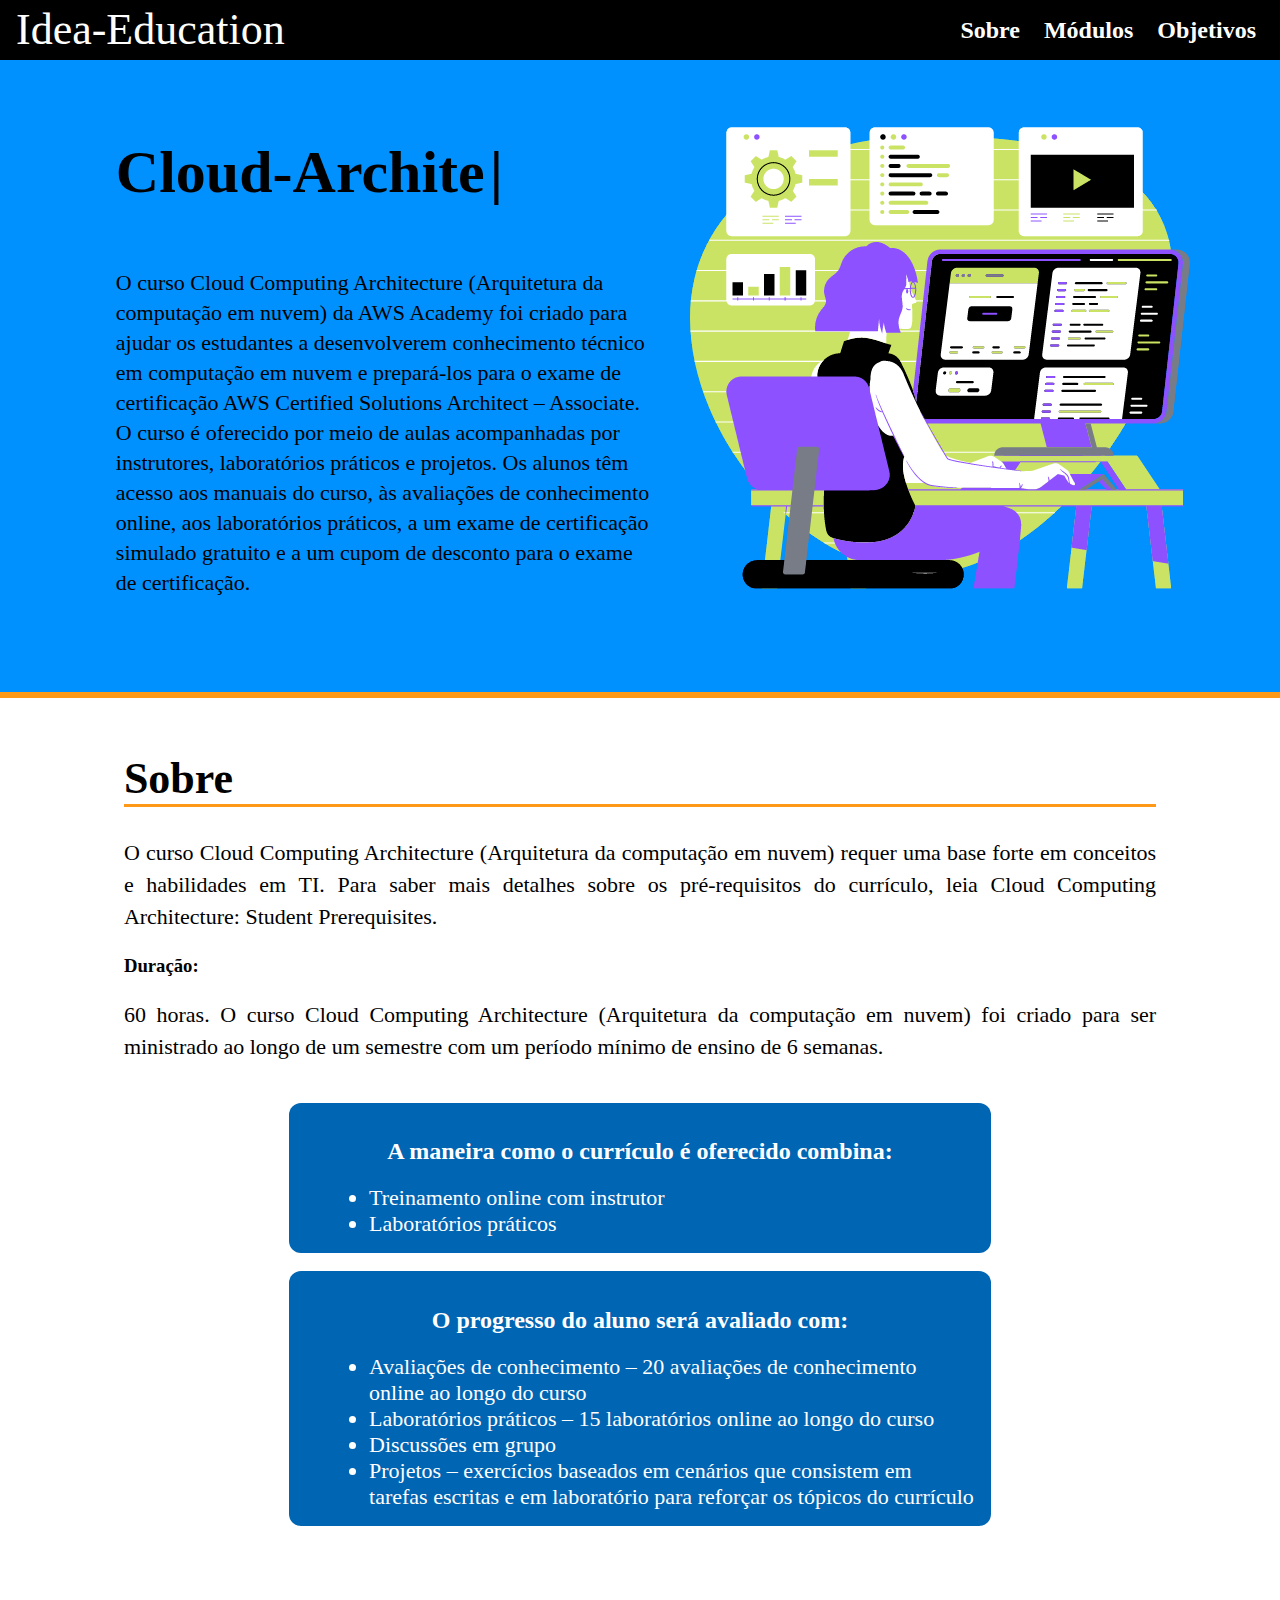
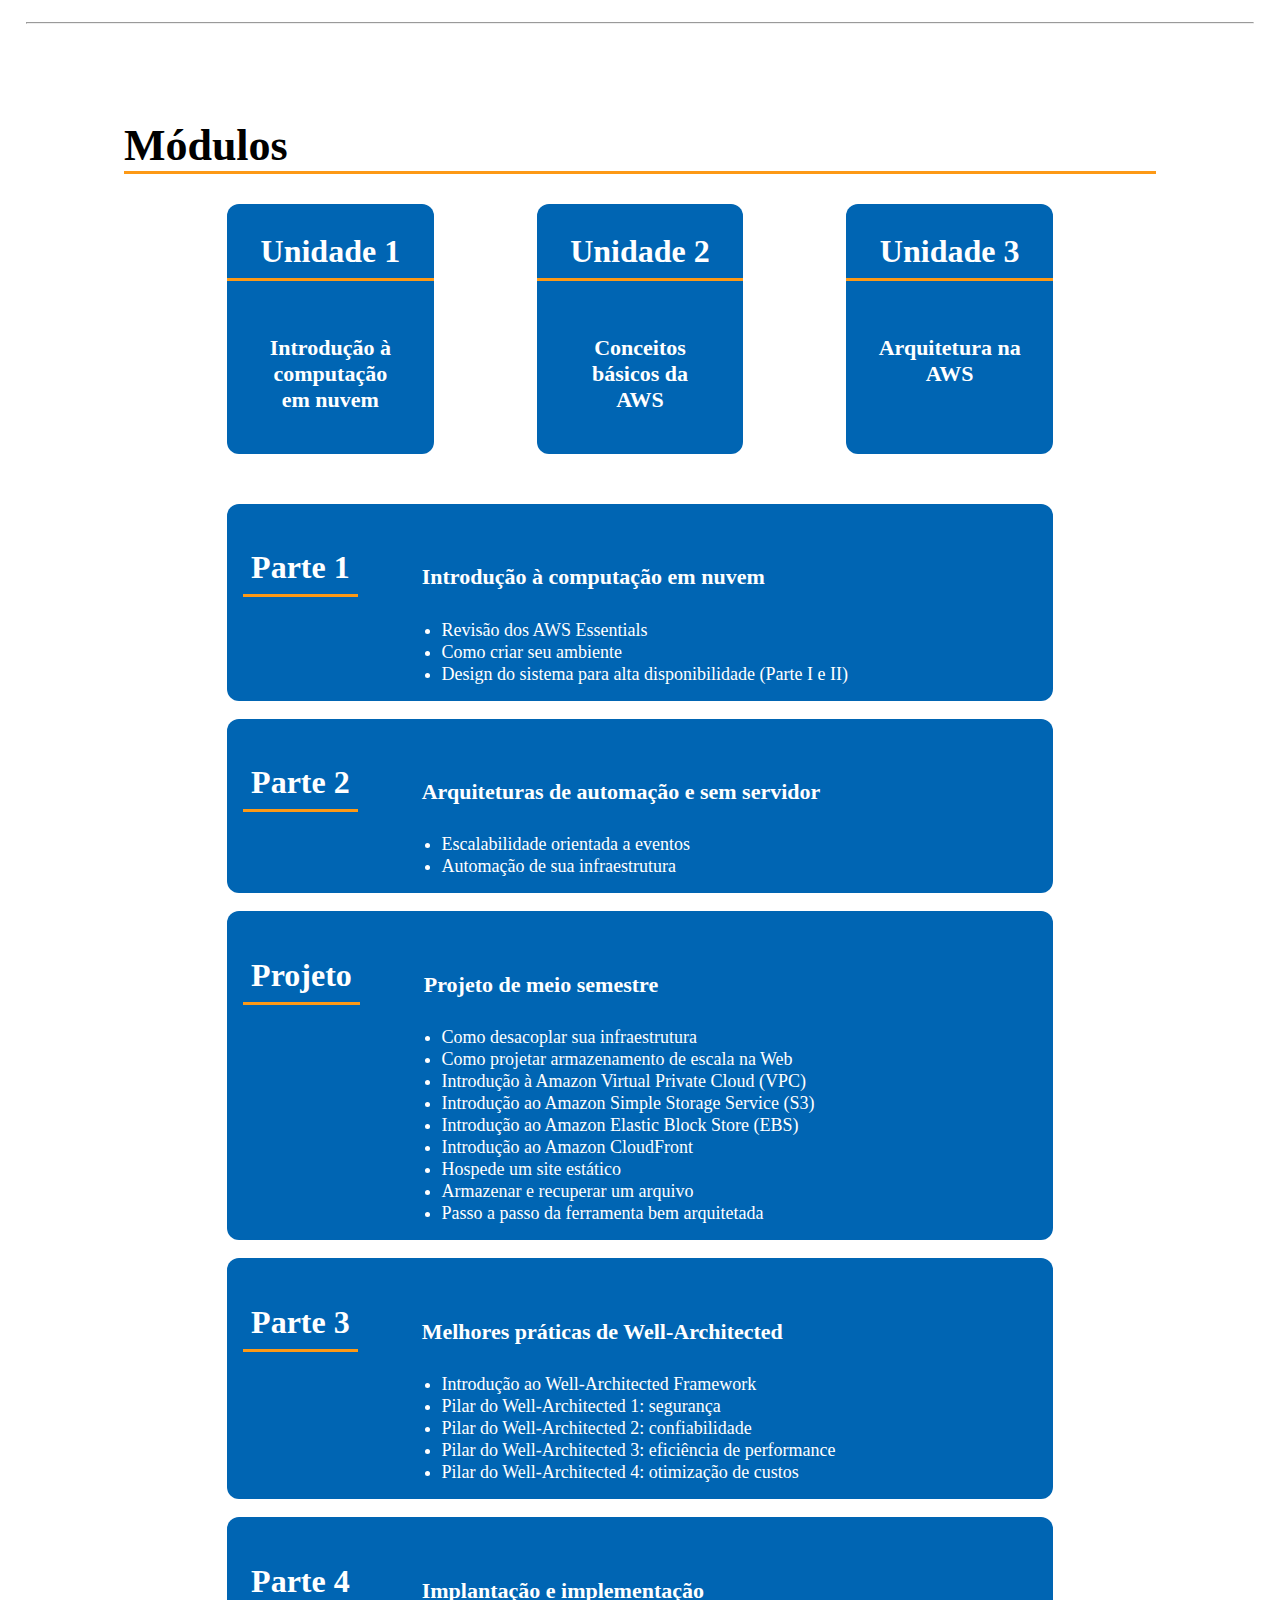
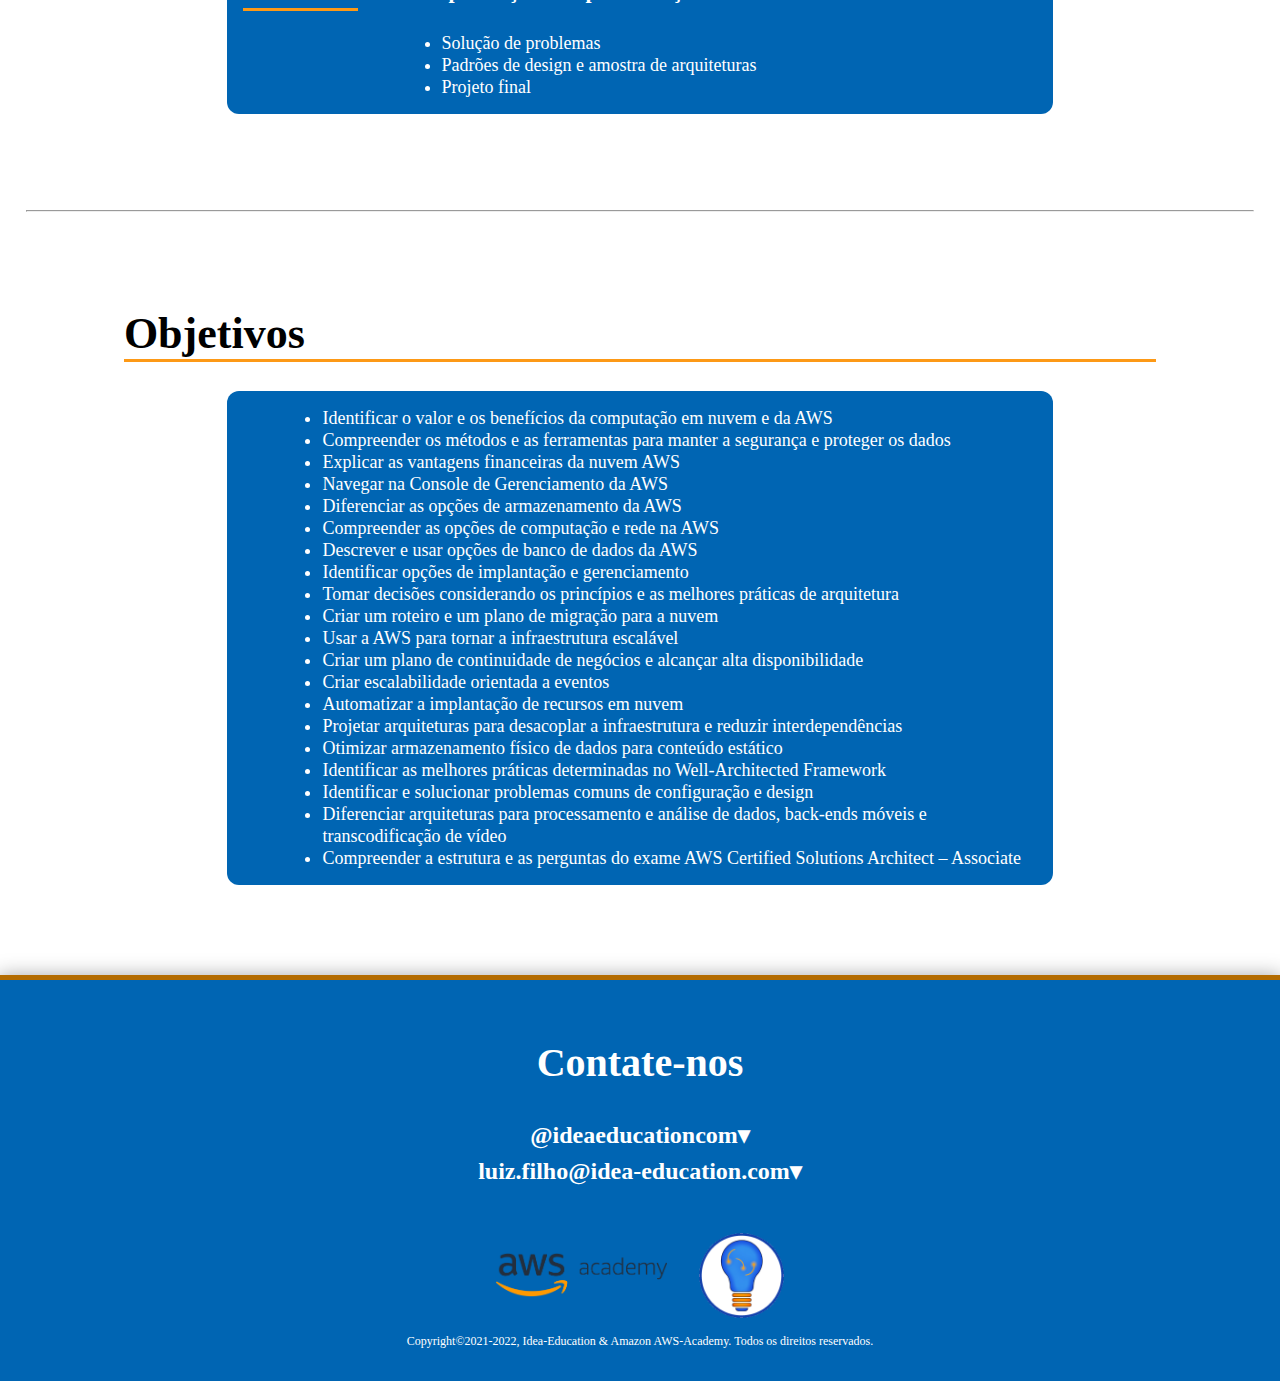
==== components/cloud-architecture.html @ c6086400 "NEW  29/04/2022 16:08" ====
<!DOCTYPE html>
<html lang="en">
<head>
    <meta charset="UTF-8">
    <meta http-equiv="X-UA-Compatible" content="IE=edge">
    <meta name="viewport" content="width=device-width, initial-scale=1.0">
    <link rel="icon" href="../assets/idea/logo2.png">
    <link rel="stylesheet" href="https://fonts.googleapis.com/css?family=Trirong">
    <link rel="stylesheet" href="https://fonts.googleapis.com/css?family=Trirong&effect=neon|outline|emboss|shadow-multiple">
    <link rel="stylesheet" href="../css/ca-style.css">
    <link rel="stylesheet" href="../css/slide.css">
    <link rel="stylesheet" href="../css/title.css">
    <link rel="stylesheet" href="../css/ca-content.css">
    <title>Idea-Education - Cloud Architecture</title>
</head>
<body>
    <header id="header">
        <a href="../index.html" id="logo" class="font-effect-shadow-multiple">Idea-Education</a>
        <nav class="menu" id="nav">
            <button aria-label="Abrir Menu" id="btn-mobile" aria-haspopup="true" aria-controls="menu" aria-expanded="false">
                <span id="btn"></span>
            </button>
            <ul id="menu" role="menu">
                <li><a href="#sobre">Sobre</a></li>
                <li><a href="#modulos">Módulos</a></li>
                <li><a href="#objetivos">Objetivos</a></li>
            </ul>
        </nav>
    </header>

    <div class="banner">
        <div>
            <p class="title">Cloud-Architecture</p>
            <small>O curso Cloud Computing Architecture (Arquitetura da computação em nuvem) da AWS Academy foi criado para ajudar os estudantes a desenvolverem conhecimento técnico em computação em nuvem e prepará-los para o exame de certificação AWS Certified Solutions Architect – Associate. O curso é oferecido por meio de aulas acompanhadas por instrutores, laboratórios práticos e projetos. Os alunos têm acesso aos manuais do curso, às avaliações de conhecimento online, aos laboratórios práticos, a um exame de certificação simulado gratuito e a um cupom de desconto para o exame de certificação.</small>
        </div>
        <div class="head-img">
            <img src="../assets/img/asset-03.png" alt="">
        </div>
    </div>

    <!--<div data-iframe-width="150" data-iframe-height="270" data-share-badge-id="53642e7d-b57f-404a-baed-65362f29f330" data-share-badge-host="https://www.credly.com"></div>
    <script type="text/javascript" async src="//cdn.credly.com/assets/utilities/embed.js"></script>

    <a href="https://www.credly.com/badges/53642e7d-b57f-404a-baed-65362f29f330/public_url"></a>-->
   
    <div class="container">

        <section id="sobre">
            <div class="sec1">
                <h1>Sobre</h1>
                <p>O curso Cloud Computing Architecture (Arquitetura da computação em nuvem) requer uma base forte em conceitos e habilidades em TI. Para saber mais detalhes sobre os pré-requisitos do currículo, leia Cloud Computing Architecture: Student Prerequisites.</p>
                <h3>Duração:</h3>
                <p>60 horas. O curso Cloud Computing Architecture (Arquitetura da computação em nuvem) foi criado para ser ministrado ao longo de um semestre com um período mínimo de ensino de 6 semanas.</p>
                    <br>
                <div class="sub-sec">
                    <h2>A maneira como o currículo é oferecido combina:</h2>
                    <ul>
                        <li>Treinamento online com instrutor</li>
                        <li>Laboratórios práticos</li>
                    </ul>
                </div>
                <br>
                <div class="sub-sec">
                    <h2>O progresso do aluno será avaliado com:</h2>
                    <ul>
                        <li>Avaliações de conhecimento – 20 avaliações de conhecimento online ao longo do curso</li>
                        <li>Laboratórios práticos – 15 laboratórios online ao longo do curso</li>
                        <li>Discussões em grupo</li>
                        <li>Projetos – exercícios baseados em cenários que consistem em tarefas escritas e em laboratório para reforçar os tópicos do currículo</li>
                    </ul>
                </div>
            </div>
        </section>

        <hr>

        <section id="modulos">
            <h1 class="modulos">Módulos</h1>
            <div class="flex-row">
                <div>
                    <h1>Unidade 1</h1>
                    <p>Introdução à computação em nuvem</p>
                </div>
                <div>
                    <h1>Unidade 2</h1>
                    <p>Conceitos básicos da AWS</p>
                </div>
                <div>
                    <h1>Unidade 3</h1>
                    <p>Arquitetura na AWS</p>
                </div>
            </div>
            <br>
            <div class="sec1">
                <div class="flex">
                    <div class="sub-part">
                        <div>
                            <h1>Parte 1</h1>
                            <h2>Introdução à computação em nuvem</h2>
                        </div>
                        <div>
                            <ul>
                                <li>Revisão dos AWS Essentials</li>
                                <li>Como criar seu ambiente</li>
                                <li>Design do sistema para alta disponibilidade (Parte I e II)</li>
                            </ul>
                        </div>
                    </div>
                    <br>
                    <div class="sub-part">
                        <div>
                            <h1>Parte 2</h1>
                            <h2>Arquiteturas de automação e sem servidor</h2>
                        </div>
                        <div>
                            <ul>
                                <li>Escalabilidade orientada a eventos</li>
                                <li>Automação de sua infraestrutura</li>
                            </ul>
                        </div>
                    </div>
                    <br>
                    <div class="sub-part">
                        <div>
                            <h1>Projeto</h1>
                            <h2>Projeto de meio semestre</h2>
                        </div>
                        <div>
                            <ul>
                                <li>Como desacoplar sua infraestrutura</li>
                                <li>Como projetar armazenamento de escala na Web</li>
                                <li>Introdução à Amazon Virtual Private Cloud (VPC)</li>
                                <li>Introdução ao Amazon Simple Storage Service (S3)</li>
                                <li>Introdução ao Amazon Elastic Block Store (EBS)</li>
                                <li>Introdução ao Amazon CloudFront</li>
                                <li>Hospede um site estático</li>
                                <li>Armazenar e recuperar um arquivo</li>
                                <li>Passo a passo da ferramenta bem arquitetada</li>
                            </ul>
                        </div>
                    </div>
                    <br>
                    <div class="sub-part">
                        <div>
                            <h1>Parte 3</h1>
                            <h2>Melhores práticas de Well-Architected</h2>
                        </div>
                        <div>
                            <ul>
                                <li>Introdução ao Well-Architected Framework</li>
                                <li>Pilar do Well-Architected 1: segurança</li>
                                <li>Pilar do Well-Architected 2: confiabilidade</li>
                                <li>Pilar do Well-Architected 3: eficiência de performance</li>
                                <li>Pilar do Well-Architected 4: otimização de custos</li>
                            </ul>
                        </div>
                    </div>
                    <br>
                    <div class="sub-part">
                        <div>
                            <h1>Parte 4</h1>
                            <h2>Implantação e implementação</h2>
                        </div>
                        <div>
                            <ul>
                                <li>Solução de problemas</li>
                                <li>Padrões de design e amostra de arquiteturas</li>
                                <li>Projeto final</li>
                            </ul>
                        </div>
                    </div>
                </div>
            </div>
        </section>

        <hr>

        <section id="objetivos">
            <div class="sec1">
                <h1>Objetivos</h1>
                    <div class="sub-part">
                        <div></div>
                        <div class="obj">
                            <ul>
                                <li>Identificar o valor e os benefícios da computação em nuvem e da AWS</li>
                                <li>Compreender os métodos e as ferramentas para manter a segurança e proteger os dados</li>
                                <li>Explicar as vantagens financeiras da nuvem AWS</li>
                                <li>Navegar na Console de Gerenciamento da AWS</li>
                                <li>Diferenciar as opções de armazenamento da AWS</li>
                                <li>Compreender as opções de computação e rede na AWS</li>
                                <li>Descrever e usar opções de banco de dados da AWS</li>
                                <li>Identificar opções de implantação e gerenciamento</li>
                                <li>Tomar decisões considerando os princípios e as melhores práticas de arquitetura</li>
                                <li>Criar um roteiro e um plano de migração para a nuvem</li>
                                <li>Usar a AWS para tornar a infraestrutura escalável</li>
                                <li>Criar um plano de continuidade de negócios e alcançar alta disponibilidade</li>
                                <li>Criar escalabilidade orientada a eventos</li>
                                <li>Automatizar a implantação de recursos em nuvem</li>
                                <li>Projetar arquiteturas para desacoplar a infraestrutura e reduzir interdependências</li>
                                <li>Otimizar armazenamento físico de dados para conteúdo estático</li>
                                <li>Identificar as melhores práticas determinadas no Well-Architected Framework</li>
                                <li>Identificar e solucionar problemas comuns de configuração e design</li>
                                <li>Diferenciar arquiteturas para processamento e análise de dados, back-ends móveis e transcodificação de vídeo</li>
                                <li>Compreender a estrutura e as perguntas do exame AWS Certified Solutions Architect – Associate</li>
                            </ul>
                        </div>
                    </div>
                </div>
            </div>
        </section>

    </div>

    <footer>
        <div class="footer">
            <div class="ft-content">
                <h1>Contate-nos</h1>
            </div>
            <a href="https://instagram.com/ideaeducationcom?utm_medium=copy_link">@ideaeducationcom&#9662</a>
            <a href="mailto:luiz.filho@idea-education.com">luiz.filho@idea-education.com&#9662</a>
            <div class="ft-icons">
                <img class="aws-icon" src="../assets/aws/logo-aws.png" alt="">
                <img class="idea-icon" src="../assets/idea/logo2.png" alt="">
            </div>
            <small>Copyright©2021-2022, Idea-Education & Amazon AWS-Academy. Todos os direitos reservados.</small>
        </div>
    </footer>

    <script type="text/javascript" src="../js/script.js"></script>
    <script type="text/javascript" src="../js/title.js"></script>
    <script type="text/javascript" src="../js/app.js"></script>
    <script type="text/javascript" src="../js/jquery-3.6.0.min.js"></script>
    <script type="text/javascript" src="../js/scroll.js"></script>

</body>
</html>
---- css/ca-style.css ----
body {
    background: white;
    margin: 0px;
    padding: 0px;
}

body, ul {
    margin: 0px;
    padding: 0px;
}

/* MENU */

a {
    color: white;
    text-decoration: none;
    font-family: "Acme";
    font-size: 1.5em;
    font-weight: bold;
}
 
#menu a:hover {
    color: #FD9916;
    font-size: 1.8em;
}

#logo {
    font-family: "Acme";
    font-style: normal;
    font-weight: 400;
    font-size: 44px;
    line-height: 56px;

    color: #FFFFFF;

    mix-blend-mode: normal;
    text-shadow: 0px 4px 4px rgba(0, 0, 0, 0.25);
}

#header {
    box-sizing: border-box;
    max-height: 60px;
    padding: 16px;
    display: flex;
    align-items: center;
    justify-content: space-between;
    background: black;
    width: 100%;
    overflow: visible;
}

#menu {
    display: flex;
    list-style: none;
    gap: .5rem;
}

#menu a {
    display: block;
    padding: .5rem;
}

#btn-mobile {
    display: none;
}

.footer {
    display: flex;
    flex-direction: column;
    justify-content: center;
    align-items: center;
    margin-top: 64px;
    
    text-align: center;

    max-width: 100%;
    padding: 2rem;
    background: #0065B3;
    border-top: solid 5px #B36B00;
    box-shadow: 0 4px 20px 2px rgba(0, 0, 0, 0.4); 
}

.ft-content h1 {
    text-align: center;
    color: rgb(255, 255, 255);
    font-family: "QuickSand", serif;
    font-size: 2.5em;
}

.footer > a {
    padding-top: 8px;
    font-family: "QuickSand", serif;
}

.ft-icons {
    max-width: 70%;
    display: flex;
    justify-content: center;
    align-items: center;
    padding-top: 32px;
}

.footer > small {
    text-align: center;
    color: #FFFFFF;
    font-family:Georgia, 'Times New Roman', Times, serif;
    font-size: 12px;
}

@media (max-width: 810px) {
    #btn-mobile {
        display: block;
    }
    #menu {
        display: block;
        position: absolute;
        width: 100%;
        height: 0px;
        top: 60px;
        right: 0;
        padding-top: 32px;
        background: #0065B3;
        border-bottom: 3px solid #FD9916;
        opacity: 0.95;
        transition: .6s;
        visibility: hidden;
        overflow-y: hidden;
        display: block;
        z-index: 1000;
    }
    #logo {
        font-family: "Acme";
        font-style: normal;
        font-weight: 400;
        font-size: 36px;
        line-height: 48px;
    
        color: #FFFFFF;
    
        mix-blend-mode: normal;
        text-shadow: 0px 4px 4px rgba(0, 0, 0, 0.25);
    }
    #nav.active #menu {
        height: calc(600px);
        visibility: visible;
        overflow-y: auto;
    }
    #menu a {
        text-align: center;
        padding: 1rem 0;
        margin: 0px 1rem;
        border-bottom: 2px solid #FD9916;
    }
    #menu a:hover {
        color: white;
        background-color: #B36B00;
        font-size: 1.8em;
    }
    #btn-mobile {
        display: flex;
        padding: .5rem 1rem;
        font-size: 1rem;
        border: none;
        background: none;
        cursor: pointer;
        gap: .5rem;
        color: #FD9916;
    }
    #btn {
        width: 20px;
        border-top: 2px solid;
        display: block;
    }
    #btn::after, #btn::before {
        content: '';
        display: block;
        width: 20px;
        height: 2px;
        background: currentColor;
        margin-top: 5px;
        transition: .3s;
        position: relative;
    }
    #nav.active #btn {
        border-top-color: transparent;
    }
    #nav.active #btn::before {
        transform: rotate(135deg);
    }
    #nav.active #btn::after {
        transform: rotate(-135deg);
        top: -7px;
    }

    .ft-content h1 {
        text-align: center;
        color: rgb(255, 255, 255);
        font-family: "QuickSand";
        font-size: 1.5em;
    }
    
    .footer > a {
        padding-top: 8px;
        color: rgb(255, 255, 255);
        text-decoration: none;
        font-family: "QuickSand", serif;
        font-weight: lighter;
        font-size: 1.0em;
    }

    .ft-icons {
        max-width: 80%;
        display: flex;
        justify-content: center;
        align-items: center;
        padding-top: 32px;
    }

    .footer > small {
        text-align: center;
        color: #FFFFFF;
        font-family:Georgia, 'Times New Roman', Times, serif;
        font-size: 10px;
    }
}
---- css/slide.css ----
img {
    max-width: 100%;
    display: block;
}

.slide {
    margin: auto;
    display: grid;
    padding-top: 5%;
}

.slide-items {
    position: relative;
    grid-area: 1/1;
    border-radius: 5px;
    overflow: hidden;
}

.slide-nav {
    grid-area: 1/1;
    z-index: 1;
    display: grid;
    grid-template-columns: repeat(2, 1fr);
    grid-template-rows: auto 1fr;
}

.slide-nav button {
    -webkit-appearance: none;
    -webkit-tap-highlight-color: rgba(0, 0, 0, 0);
    opacity: 0;
}

.slide-items > * {
    position: absolute;
    top: 0px;
    pointer-events: none;
    opacity: 0;
}

.slide-items > .active {
    position: relative;
    opacity: 1;
    pointer-events: initial;
}


.slide-thumb {
    display: flex;
    grid-column: 1/3;
    opacity: 0;
}

.slide-thumb > span {
    flex: 1;
    display: block;
    height: 3px;
    background: rgba(0, 0, 0, 0.4);
    margin:5px;
    border-radius: 3px;
    overflow: hidden;
}

.slide-thumb > span.active::after {
    content: '';
    display: block;
    height: inherit;
    background: rgba(255, 255, 255, 0.9);
    border-radius: 3px;
    transform: translateX(-100%);
    animation: thumb 5s forwards linear;
}

@keyframes thumb {
    to {
        transform: initial;
    }
}

@media (max-width: 630px) {
    .slide {
        margin: auto;
        display: grid;
        padding-top: 17%;
    }
}
---- css/title.css ----
/*.title {
    max-width: 480px;
    text-align: center;
    margin: 30px auto;
    font-family: 'Courier New', Courier, monospace;
    color: rgb(0, 0, 0);
}*/

.title {
    font-family: 'Quicksand';
    font-style: normal;
    font-weight: 700;
    font-size: 60px;
    line-height: 72px;
    mix-blend-mode: normal;
}

.title::after {
    content: '|';
    margin-left: 5px;
    opacity: 1;
    animation: cursor .7s infinite;
}

@media (max-width: 810px) {
    .title {
        font-family: 'Quicksand';
        font-style: normal;
        font-weight: 700;
        font-size: 30px;
        line-height: 36px;
        mix-blend-mode: normal;
    }
}

@keyframes cursor {
    0% {
        opacity: 1;
    }
    50% {
        opacity: 0;
    }
    100% {
        opacity: 1;
    }
}
---- css/ca-content.css ----
.container {
    padding: 2%;
}

hr {
    max-width: 100%;
    margin-top: 96px;
    margin-bottom: 96px;
}

.banner {
    height: 600px;
    padding: 16px;
    
    display: flex;
    flex-wrap: wrap;
    margin: 0 auto;
    
    background: #0091ff;
    border-bottom: 6px solid #FD9916;
}

.banner small {
    font-family: 'Quicksand';
    font-style: normal;
    font-weight: 500;
    font-size: 22px;
    line-height: 30px;
    mix-blend-mode: normal;
    text-align: justify;
}

.banner > div {
    flex: 1 1 200px;
}

.banner > div:nth-child(1) {
    padding-left: 8%;
}

.banner > div:nth-child(2) {
    width: 25%;
    padding: 32px;
    align-self: flex-start;
    
}

section {
    margin-left: 8%;
    margin-right: 8%;
}

.flex-row {
    display: flex;
    align-items: center;
    justify-content: space-evenly;
    margin-bottom: 32px;
}

.flex-row > div {
    width: 20%;
    height: 250px;
    color: white;
    background-color: #0065B3;
    border-radius: 12px;

    text-align: center;
    font-family: 'Quicksand';
    font-style: normal;
    mix-blend-mode: normal;
}

.flex-row h1 {
    font-size: 32px;
    border-bottom: 3px solid #FD9916;
    padding: 8px;
}

.flex-row p {
    padding: 32px;
    font-weight: 600;
    font-size: 22px;
}

.sec1 {
    font-family: 'Quicksand';
    font-style: normal;
    mix-blend-mode: normal;
}

.sec1 > h1 {
    font-weight: 700;
    font-size: 44px;
    border-bottom: 3px solid #FD9916;
}

.modulos {
    font-family: 'Quicksand';
    font-style: normal;
    mix-blend-mode: normal;

    font-weight: 700;
    font-size: 44px;
    border-bottom: 3px solid #FD9916;
}

.sec1 > p {
    font-weight: 100;
    font-size: 22px;
    line-height: 32px;
    text-align: justify;
}

.sub-sec {
    margin-left: 16%;
    margin-right: 16%;

    display: flex;
    flex-direction: column;
    text-align: center;

    color: white;
    background-color: #0065B3;
    border-radius: 12px;
    padding: 16px;
}

.sub-sec > ul {
    text-align:left;
    padding-left: 64px;
    font-weight: 400;
    font-size: 22px;
    line-height: 26px;
}

.sub-part {
    margin-left: 10%;
    margin-right: 10%;
    
    display: flex;
    flex-direction: column;
    text-align: center;

    color: white;
    background-color: #0065B3;
    border-radius: 12px;
    padding: 16px;
}

.sub-part > div:nth-child(1) {
    display: flex;
    align-items: center;
}

.sub-part h1 {
    font-size: 32px;
    border-bottom: 3px solid #FD9916;
    padding: 8px;
    margin-right: 64px;
}

.sub-part h2 {
    text-align: left;
    padding-top: 16px;
    font-weight: 600;
    font-size: 22px;
}

.sub-part > div:nth-child(2) {
    display: flex;
    justify-content:left;
    text-align: left;
    padding-left: 25%;
    font-weight: 400;
    font-size: 18px;
    line-height: 22px;
}

.obj {
    text-align: left;
    margin-left: -15%;
}

.aws-content {
    max-width: 100%;
    display: flex;
    flex-direction: row;
    justify-content:center;
    align-items:center;
    padding-top: 64px;
}

.aws-icon {
    padding: 16px;
    width: 20%;
}

.idea-icon {
    padding: 16px;
    width: 10%;
}

@media (max-width: 810px) {
    .container {
        padding: 2%;
    }

    hr {
        max-width: 100%;
        margin-top: 64px;
        margin-bottom: 64px;
    }

    .banner {
        height: 600px;
        padding: 16px;
    
        display: flex;
        flex-wrap: wrap;
        margin: 0 auto;
    
        background: #0091ff;
        border-bottom: 3px solid #FD9916;
    
        /*font-family: 'Quicksand';
        font-style: normal;
        font-weight: 700;
        font-size: 22px;
        line-height: 28px;
        mix-blend-mode: normal;*/
    }

    .banner small {
        font-family: 'Quicksand';
        font-style: normal;
        font-weight: 400;
        font-size: 0.8rem;
        line-height: 16px;
        mix-blend-mode: normal;
    }

    .banner > div {
        flex: 1 1 200px;
    }

    .banner > div:nth-child(1) {
        padding-left: 8%;
    }
    
    .banner > div:nth-child(2) {
        width: 100%;
        margin-top: -30px;
    }

    .head-img {
        width: 100%;
    }

    .flex-row {
        display: flex;
        align-items: center;
        justify-content: space-evenly;
        margin-bottom: 16px;
    }
    
    .flex-row > div {
        width: 30%;
        height: 150px;
        color: white;
        background-color: #0065B3;
        border-radius: 12px;
    
        text-align: center;
        font-family: 'Quicksand';
        font-style: normal;
        mix-blend-mode: normal;
    }
    
    .flex-row h1 {
        font-size: 18px;
        border-bottom: 3px solid #FD9916;
        padding: 8px;
    }
    
    .flex-row p {
        padding: 0;
        font-weight: 600;
        font-size: 12px;
    }

    .sec1 > h1 {
        font-weight: 700;
        font-size: 32px;
        border-bottom: 3px solid #FD9916;
    }
    
    .sec1 > p {
        font-weight: 50;
        font-size: 14px;
        line-height: 18px;
        text-align: justify;
    }

    .sub-sec {
        margin: 0 auto;
    
        display: flex;
        flex-direction: column;
        text-align: center;
    
        color: white;
        background-color: #0065B3;
        border-radius: 12px;
        padding: 16px;
    }

    .sub-sec h2 {
        font-size: 18px;
    }

    .sub-sec > ul {
        text-align:left;
        padding-left: 32px;
        font-weight: 200;
        font-size: 16px;
        line-height: 20px;
    }

    .sub-part {
        margin: 0 auto;
    }

    .sub-part h1 {
        font-size: 22px;
        border-bottom: 3px solid #FD9916;
        padding: 8px;
    }
    
    .sub-part h2 {
        padding-top: 16px;
        font-weight: 600;
        font-size: 14px;
        text-align: left;
        margin-left: -32px;
    }

    .sub-part > div:nth-child(2) {
        display: flex;
        justify-content:center;
        text-align: left;
        padding-left: 16px;
        font-weight: 400;
        font-size: 12px;
        line-height: 16px;
    }

    .obj ul {
        text-align: left;
        padding-left: 32px;
    }

    .aws-content {
        max-width: 100%;
        display: flex;
        flex-direction: row;
        justify-content:center;
        align-items:center;
        padding-top: 32px;
    }
    
    .aws-icon {
        padding: 16px;
        width: 40%;
    }
    
    .idea-icon {
        padding: 16px;
        width: 20%;
    }
    
}
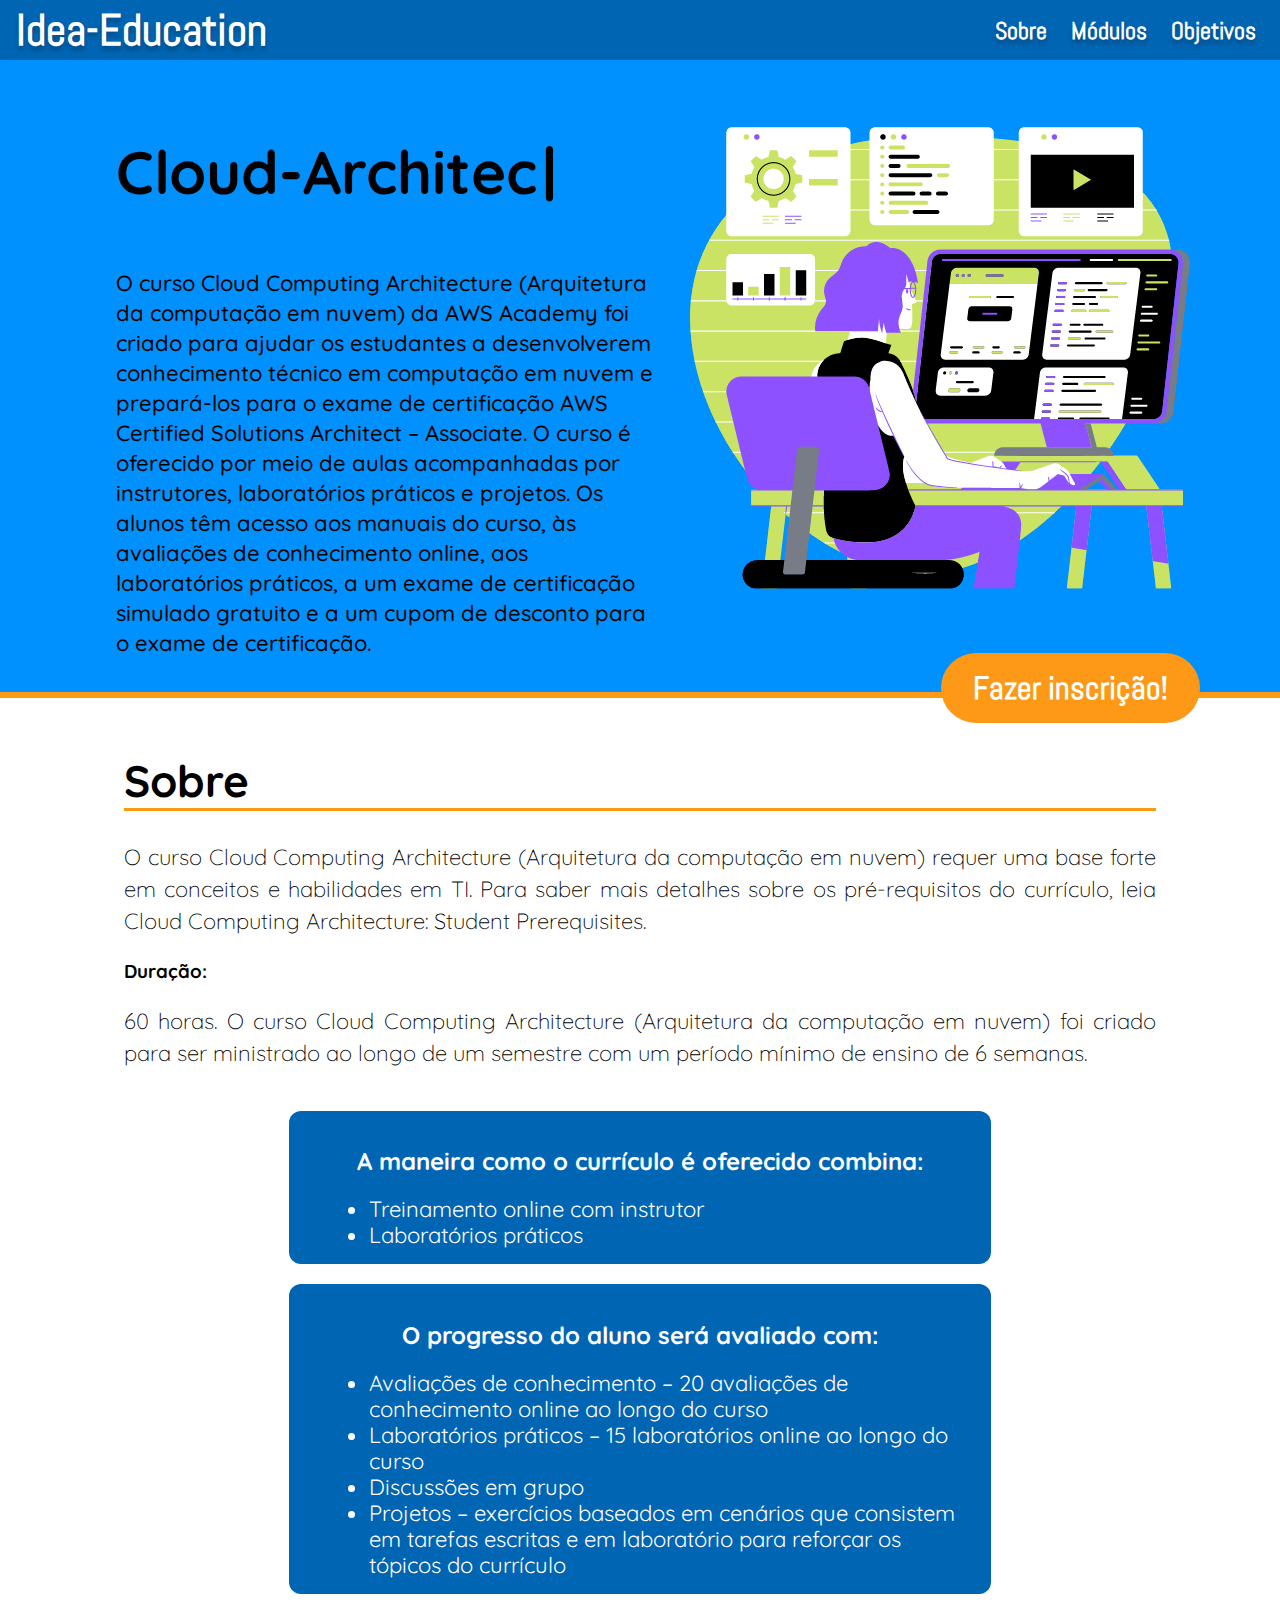
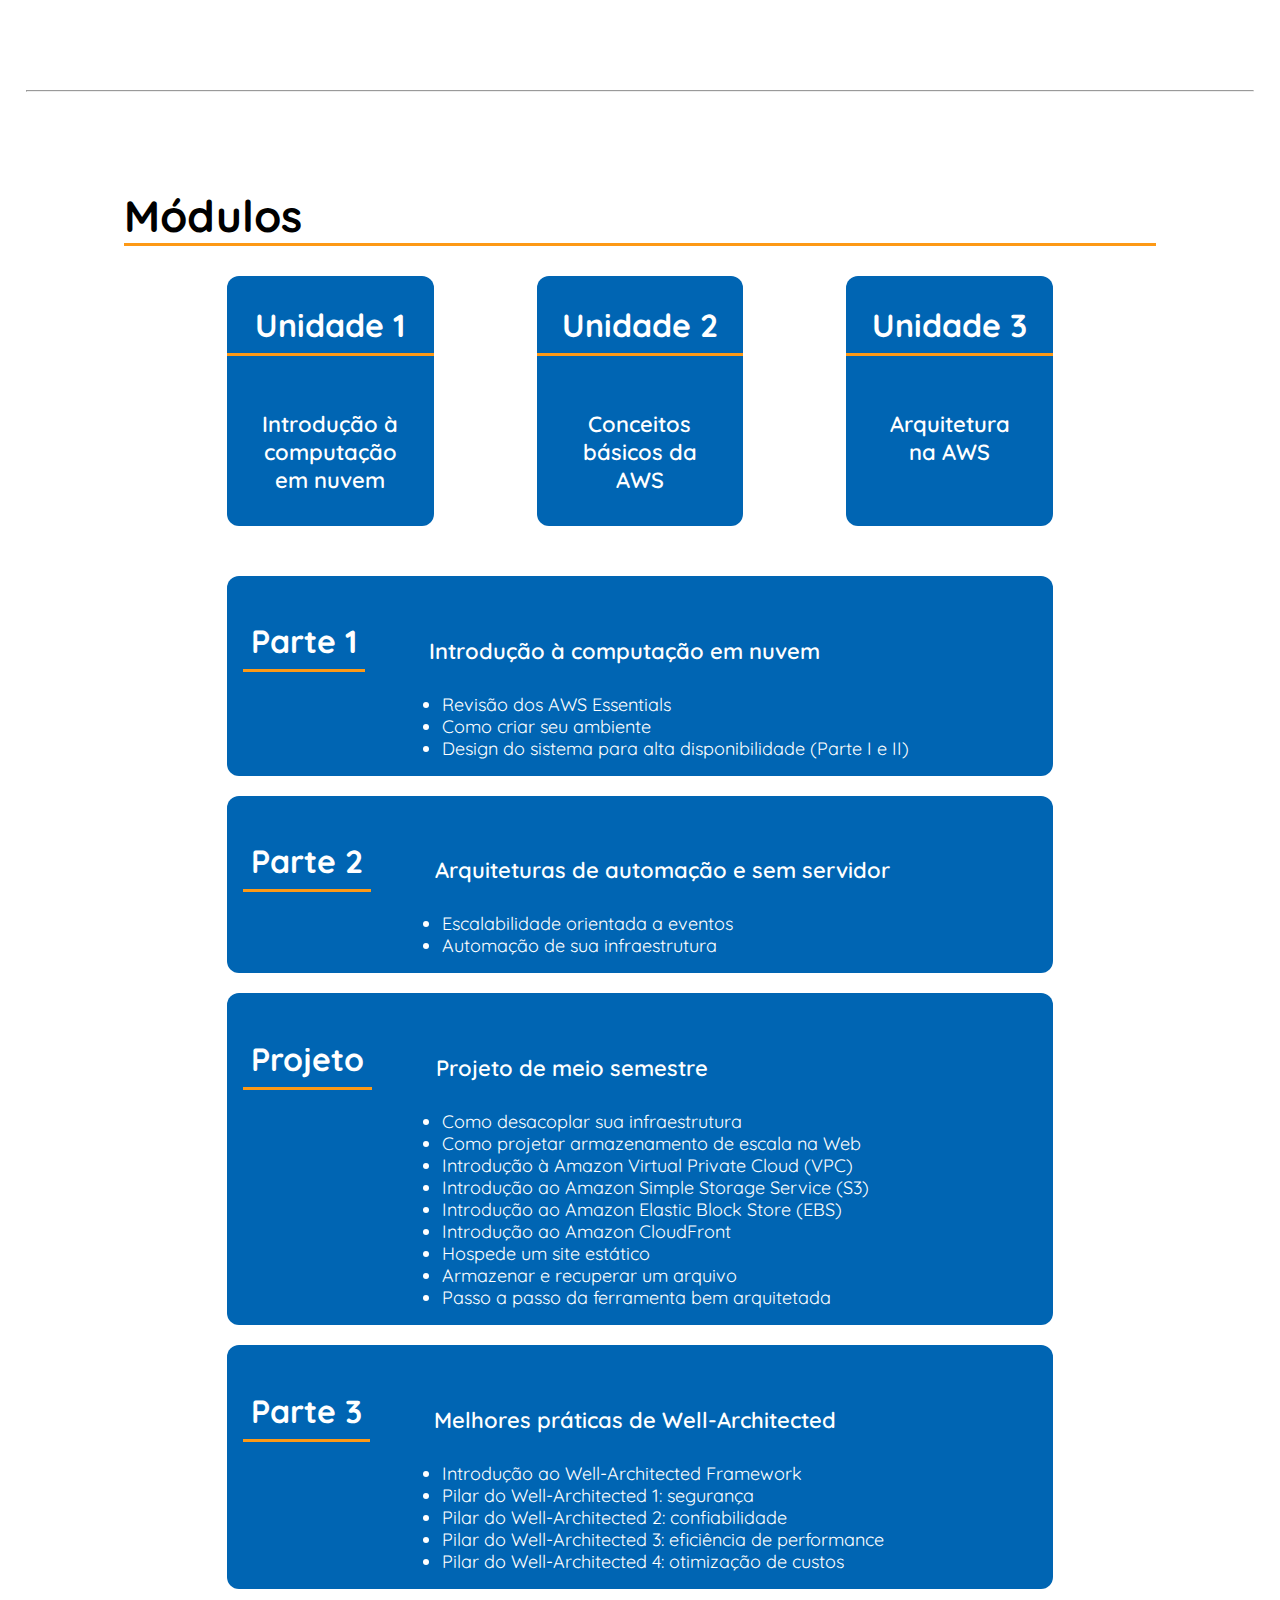
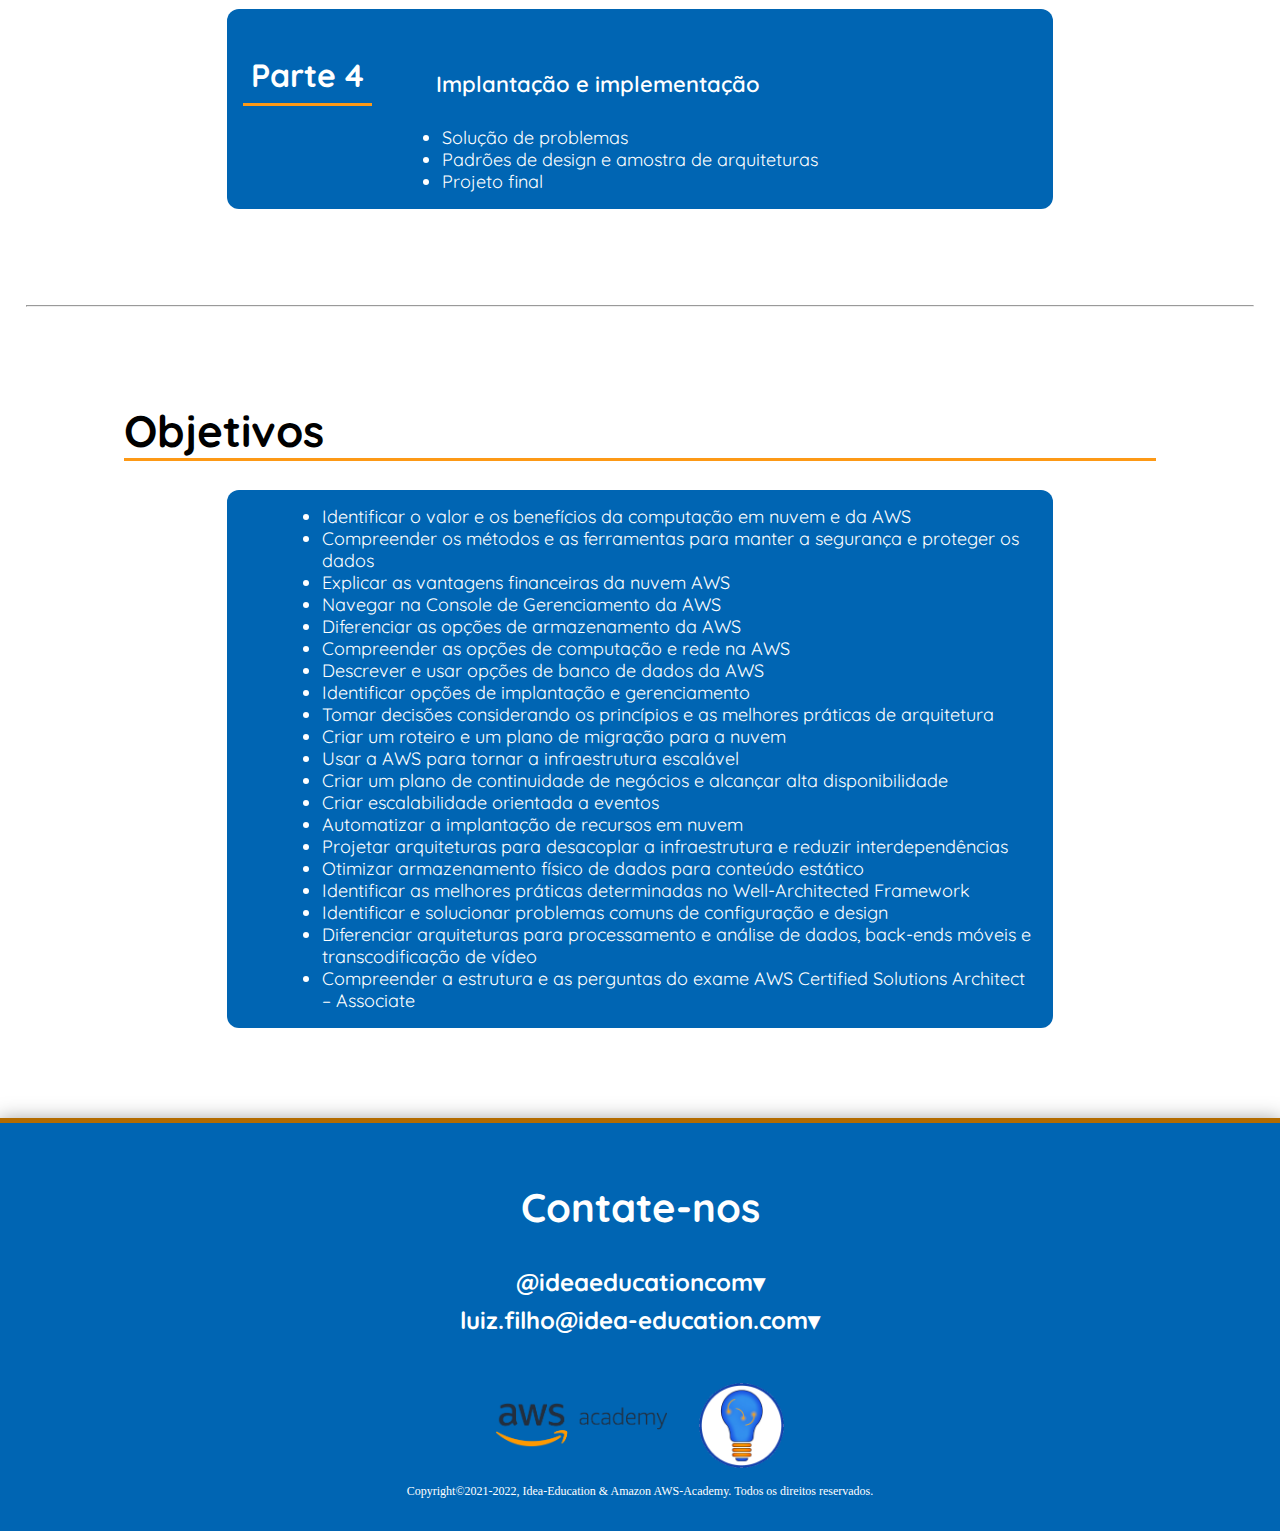
==== commit 6567eeb4: "NEW 05/05/2022 -7:50" ====
--- a/components/cloud-architecture.html
+++ b/components/cloud-architecture.html
@@ -5,8 +5,9 @@
     <meta http-equiv="X-UA-Compatible" content="IE=edge">
     <meta name="viewport" content="width=device-width, initial-scale=1.0">
     <link rel="icon" href="../assets/idea/logo2.png">
-    <link rel="stylesheet" href="https://fonts.googleapis.com/css?family=Trirong">
-    <link rel="stylesheet" href="https://fonts.googleapis.com/css?family=Trirong&effect=neon|outline|emboss|shadow-multiple">
+    <link rel="stylesheet" href="https://fonts.googleapis.com/css?family=Abel">
+    <link rel="stylesheet" href="https://fonts.googleapis.com/css?family=QuickSand">
+    <link rel="stylesheet" href="https://fonts.googleapis.com/css?family=Roboto">
     <link rel="stylesheet" href="../css/ca-style.css">
     <link rel="stylesheet" href="../css/slide.css">
     <link rel="stylesheet" href="../css/title.css">
@@ -38,6 +39,10 @@
         </div>
     </div>
 
+    <button id="btn-insc">
+        Fazer inscrição!
+    </button>
+
     <!--<div data-iframe-width="150" data-iframe-height="270" data-share-badge-id="53642e7d-b57f-404a-baed-65362f29f330" data-share-badge-host="https://www.credly.com"></div>
     <script type="text/javascript" async src="//cdn.credly.com/assets/utilities/embed.js"></script>
 
--- a/css/ca-style.css
+++ b/css/ca-style.css
@@ -14,20 +14,19 @@
 a {
     color: white;
     text-decoration: none;
-    font-family: "Acme";
+    font-family: "Abel";
     font-size: 1.5em;
     font-weight: bold;
 }
  
 #menu a:hover {
-    color: #FD9916;
-    font-size: 1.8em;
+    border-bottom: 3px solid #FD9916;
 }
 
 #logo {
-    font-family: "Acme";
+    font-family: "Abel";
     font-style: normal;
-    font-weight: 400;
+    font-weight: 700;
     font-size: 44px;
     line-height: 56px;
 
@@ -44,9 +43,10 @@
     display: flex;
     align-items: center;
     justify-content: space-between;
-    background: black;
+    background: #0065B3;
     width: 100%;
     overflow: visible;
+    text-shadow: 0px 4px 4px rgba(0, 0, 0, 0.25);
 }
 
 #menu {
@@ -129,9 +129,8 @@
         z-index: 1000;
     }
     #logo {
-        font-family: "Acme";
         font-style: normal;
-        font-weight: 400;
+        font-weight: 700;
         font-size: 36px;
         line-height: 48px;
     
--- a/css/ca-content.css
+++ b/css/ca-content.css
@@ -45,6 +45,36 @@
     
 }
 
+#btn-insc {
+    display: inline-block;
+    position:relative;
+    top: -5vh;
+    right: 80px;
+
+    color: white;
+    background-color:#FD9916;
+    border: none;
+    border-radius: 250px;
+
+    padding: 15px 32px;
+    text-align: center;
+    text-decoration: none;
+    font-size: 16px;
+
+    font-family: "Abel";
+    font-size: 2em;
+    font-weight: bold;
+
+    float: right;
+    cursor: pointer;
+}
+
+#btn-insc:hover {
+    background-color: #faaa41;
+    font-size: 2.1rem;
+}
+
+
 section {
     margin-left: 8%;
     margin-right: 8%;
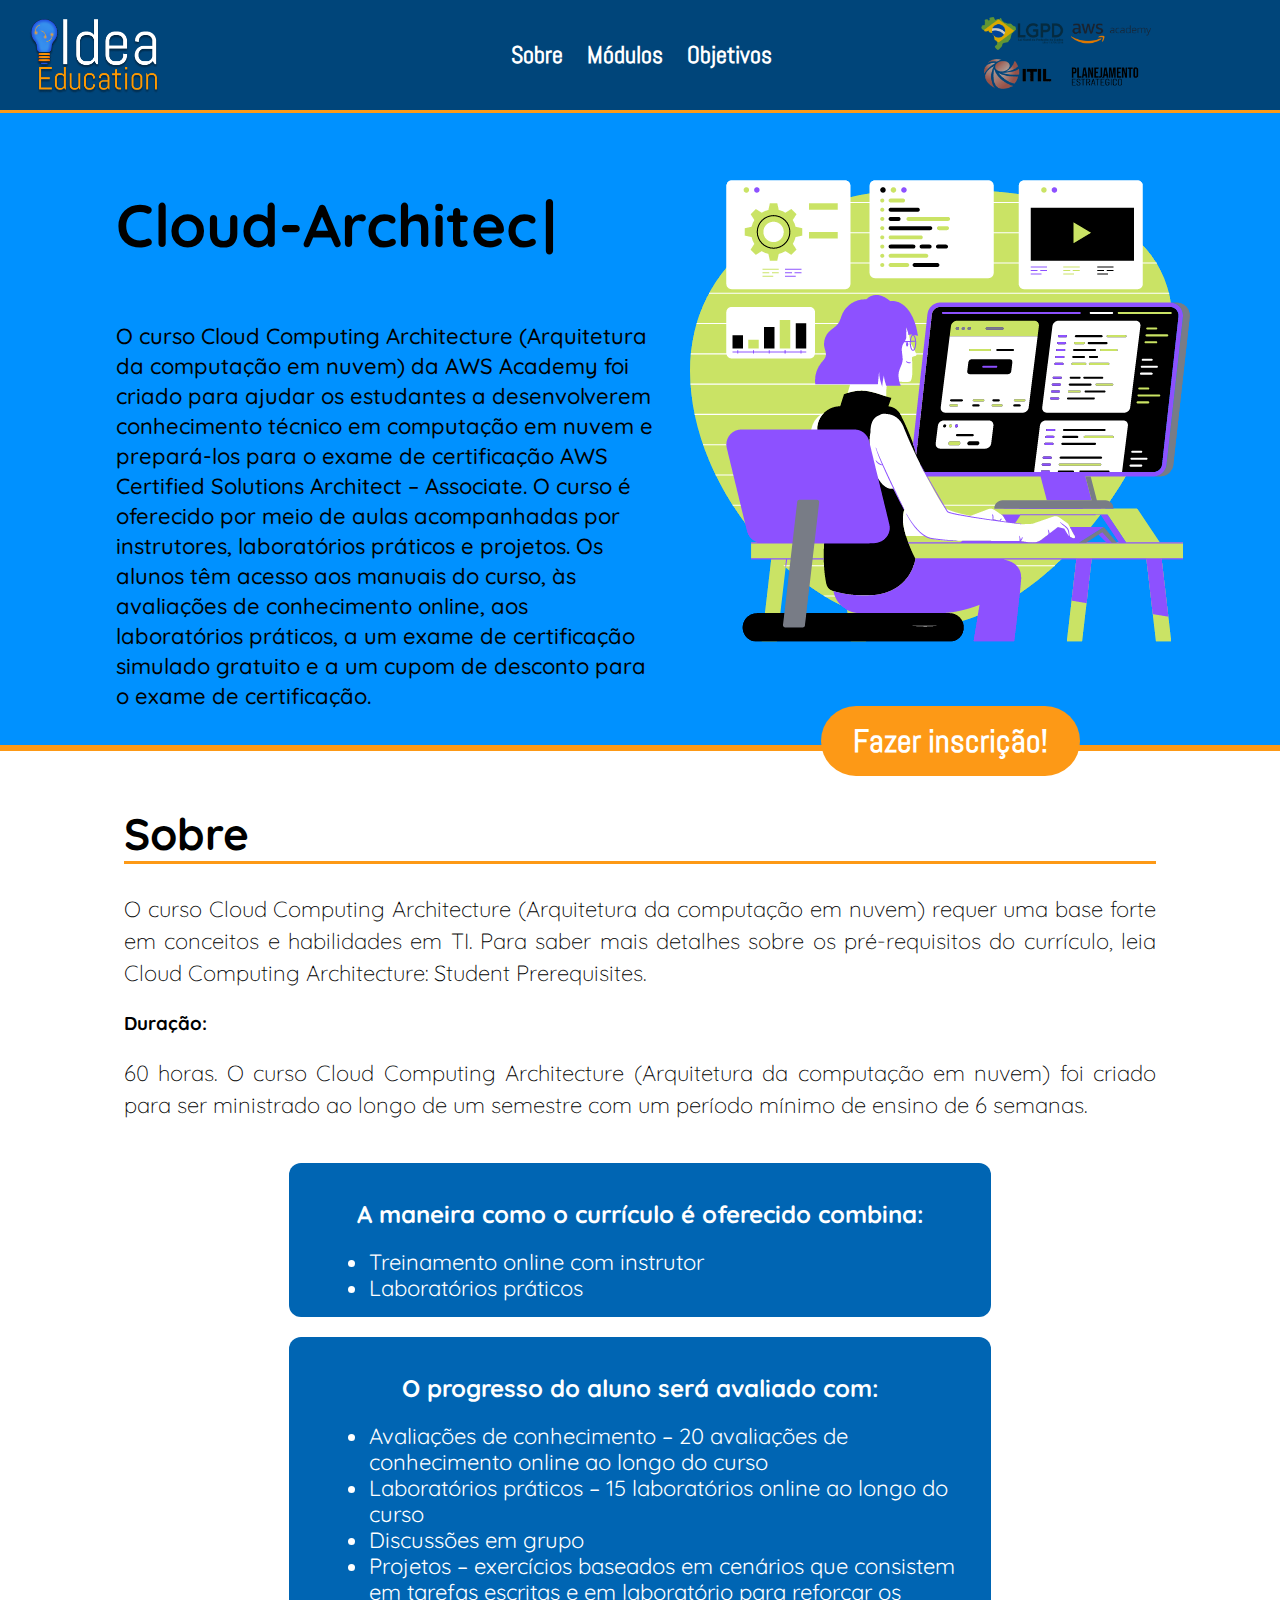
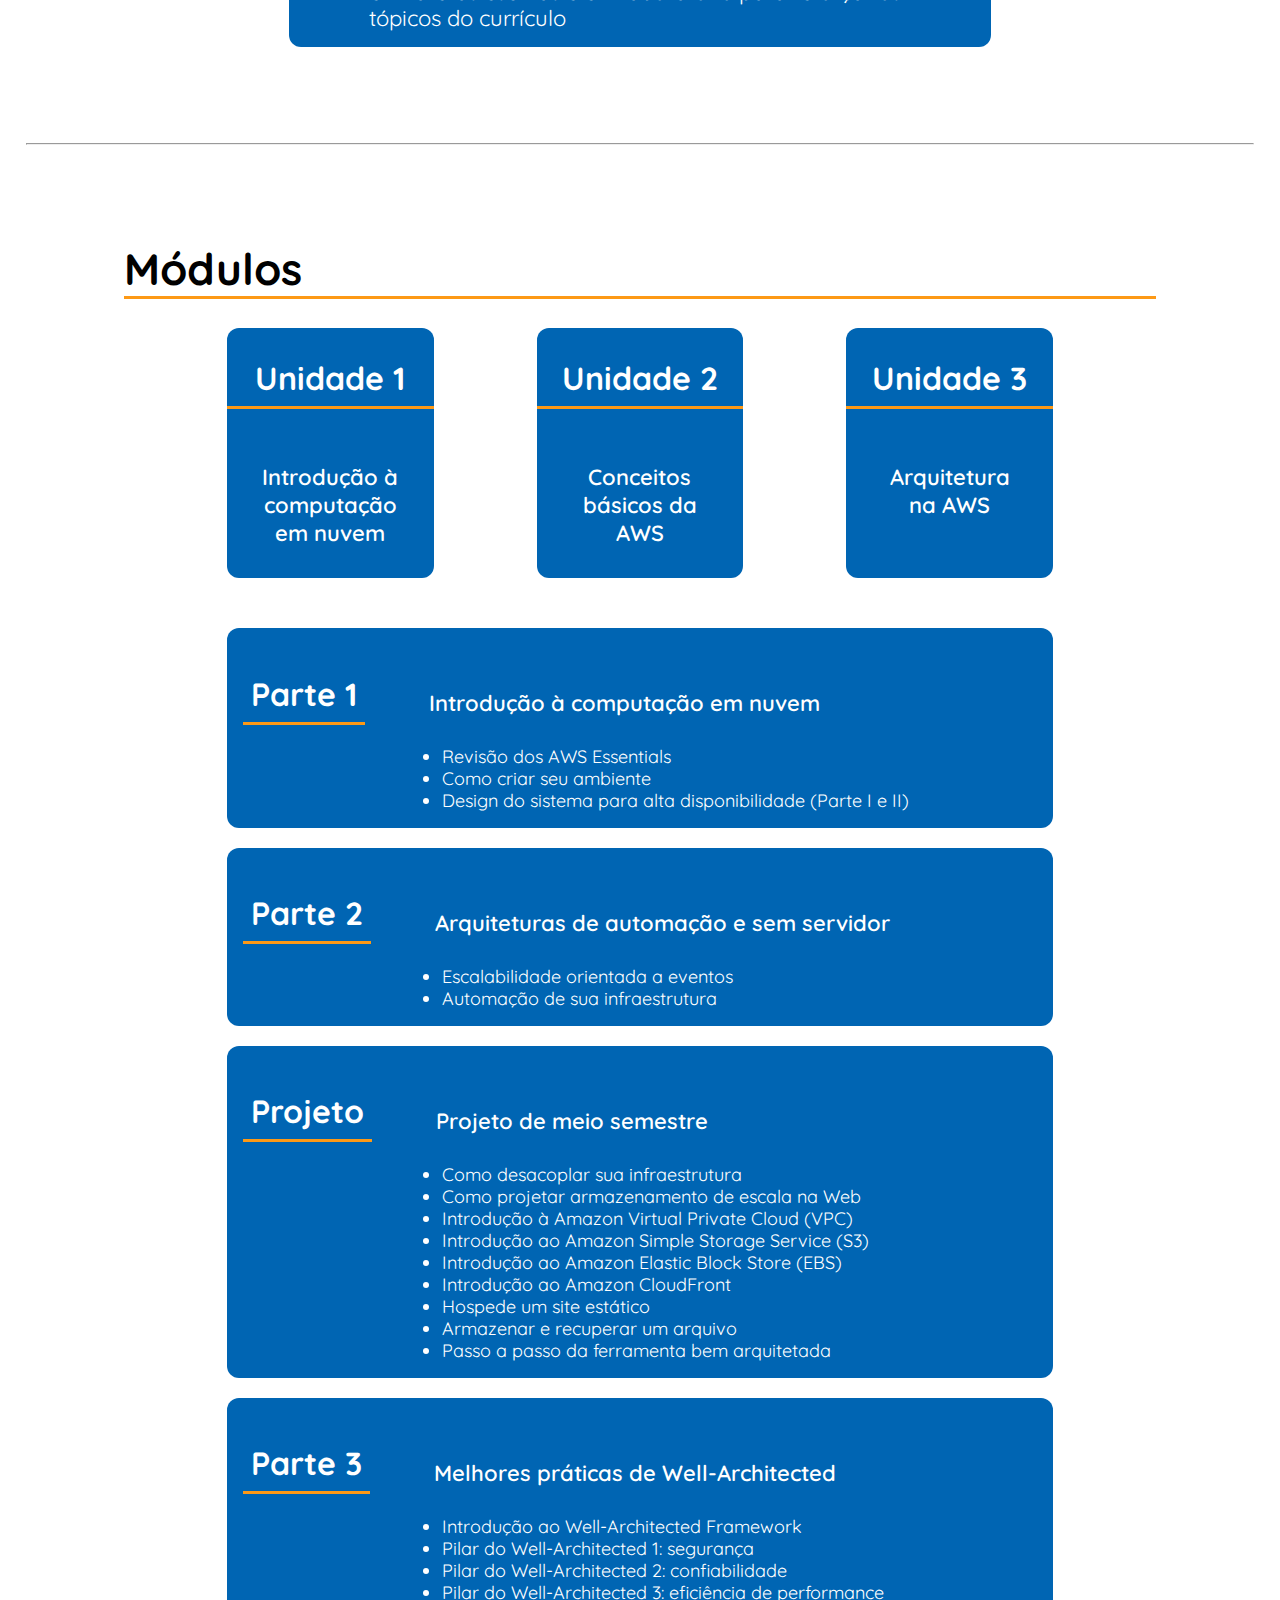
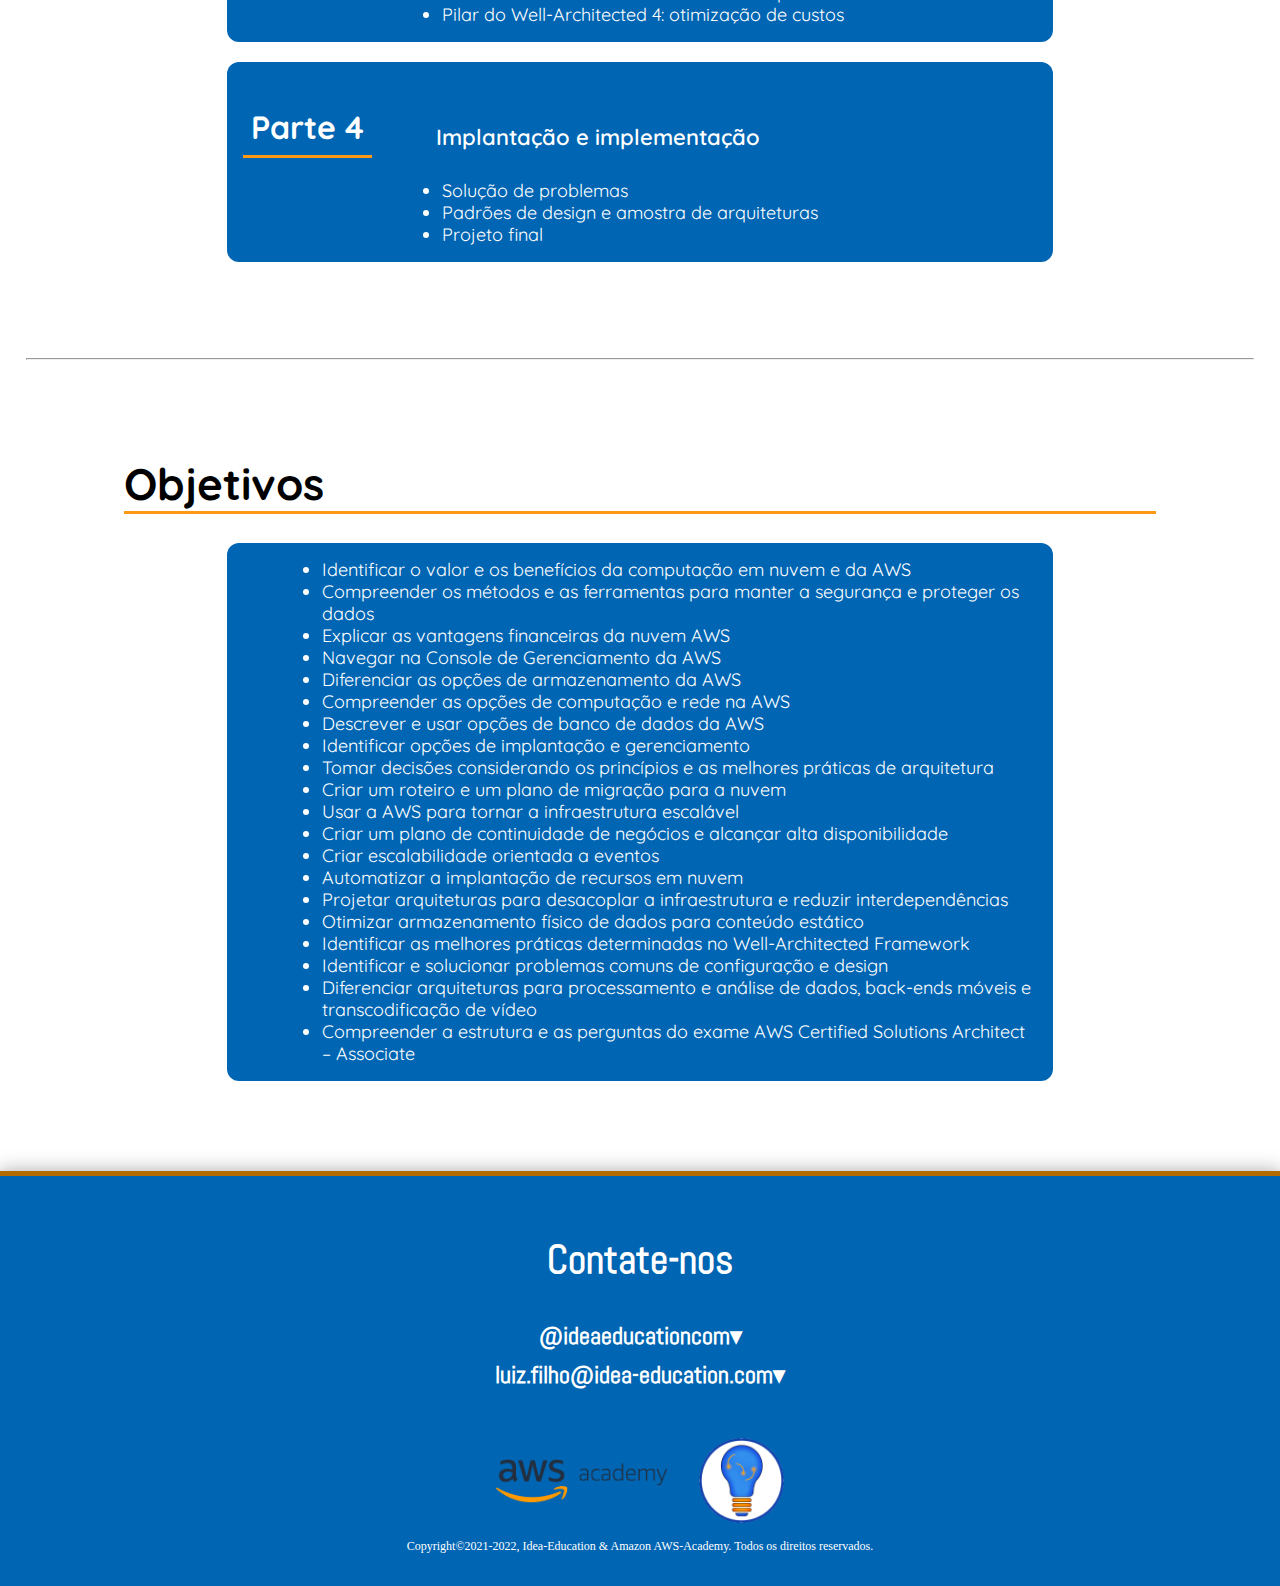
==== commit c6afb844: "new 05/05/2022 - 16:35" ====
--- a/components/cloud-architecture.html
+++ b/components/cloud-architecture.html
@@ -15,18 +15,25 @@
     <title>Idea-Education - Cloud Architecture</title>
 </head>
 <body>
-    <header id="header">
-        <a href="../index.html" id="logo" class="font-effect-shadow-multiple">Idea-Education</a>
-        <nav class="menu" id="nav">
-            <button aria-label="Abrir Menu" id="btn-mobile" aria-haspopup="true" aria-controls="menu" aria-expanded="false">
-                <span id="btn"></span>
-            </button>
-            <ul id="menu" role="menu">
-                <li><a href="#sobre">Sobre</a></li>
-                <li><a href="#modulos">Módulos</a></li>
-                <li><a href="#objetivos">Objetivos</a></li>
-            </ul>
-        </nav>
+    <header id="nav-bar">
+        <div id="idea-logo">
+            <a href="../index.html"><img src="../assets/idea/logo4.png" alt=""></a>
+        </div>
+        <div>
+            <nav class="menu" id="nav">
+                <button aria-label="Abrir Menu" id="btn-mobile" aria-haspopup="true" aria-controls="menu" aria-expanded="false">
+                    <span id="btn"></span>
+                </button>
+                <ul id="menu" role="menu">
+                    <li><a href="#sobre">Sobre</a></li>
+                    <li><a href="#modulos">Módulos</a></li>
+                    <li><a href="#objetivos">Objetivos</a></li>
+                </ul>
+            </nav>
+        </div>
+        <div id="decalc">
+            <img src="../assets/idea/decalcs.png" alt="">
+        </div>
     </header>
 
     <div class="banner">
@@ -39,9 +46,11 @@
         </div>
     </div>
 
-    <button id="btn-insc">
-        Fazer inscrição!
-    </button>
+    <div class="btn-insc-content">
+        <button id="btn-insc">
+            Fazer inscrição!
+        </button>
+    </div>
 
     <!--<div data-iframe-width="150" data-iframe-height="270" data-share-badge-id="53642e7d-b57f-404a-baed-65362f29f330" data-share-badge-host="https://www.credly.com"></div>
     <script type="text/javascript" async src="//cdn.credly.com/assets/utilities/embed.js"></script>
@@ -236,6 +245,7 @@
     <script type="text/javascript" src="../js/app.js"></script>
     <script type="text/javascript" src="../js/jquery-3.6.0.min.js"></script>
     <script type="text/javascript" src="../js/scroll.js"></script>
+    <script async src="https://assets.locaweb.com.br/cliclead/javascript/widget.min.js" widget-customer-id="cd80a84e-631a-482a-9523-e6c183eab80e"></script>
 
 </body>
 </html>--- a/css/ca-style.css
+++ b/css/ca-style.css
@@ -21,19 +21,8 @@
  
 #menu a:hover {
     border-bottom: 3px solid #FD9916;
-}
-
-#logo {
-    font-family: "Abel";
-    font-style: normal;
-    font-weight: 700;
-    font-size: 44px;
-    line-height: 56px;
-
-    color: #FFFFFF;
-
-    mix-blend-mode: normal;
-    text-shadow: 0px 4px 4px rgba(0, 0, 0, 0.25);
+    margin-bottom: -3px;
+    font-size: 1.7em;
 }
 
 #header {
@@ -49,6 +38,25 @@
     text-shadow: 0px 4px 4px rgba(0, 0, 0, 0.25);
 }
 
+#nav-bar {
+    display: flex;
+    justify-content: space-between;
+    align-items: center;
+    
+    padding: 16px;
+
+    background-color: #00457A;
+    border-bottom: 3px solid #FD9916;
+}
+
+#idea-logo img {
+    width: 50%;
+}
+
+#decalc img {
+    width: 60%;
+}
+
 #menu {
     display: flex;
     list-style: none;
@@ -83,13 +91,13 @@
 .ft-content h1 {
     text-align: center;
     color: rgb(255, 255, 255);
-    font-family: "QuickSand", serif;
+    font-family: "Abel", serif;
     font-size: 2.5em;
 }
 
 .footer > a {
     padding-top: 8px;
-    font-family: "QuickSand", serif;
+    font-family: "Abel", serif;
 }
 
 .ft-icons {
@@ -116,7 +124,7 @@
         position: absolute;
         width: 100%;
         height: 0px;
-        top: 60px;
+        top: 110px;
         right: 0;
         padding-top: 32px;
         background: #0065B3;
@@ -128,16 +136,8 @@
         display: block;
         z-index: 1000;
     }
-    #logo {
-        font-style: normal;
-        font-weight: 700;
-        font-size: 36px;
-        line-height: 48px;
-    
-        color: #FFFFFF;
-    
-        mix-blend-mode: normal;
-        text-shadow: 0px 4px 4px rgba(0, 0, 0, 0.25);
+    #decalc {
+        display: none;
     }
     #nav.active #menu {
         height: calc(600px);
--- a/css/ca-content.css
+++ b/css/ca-content.css
@@ -46,10 +46,9 @@
 }
 
 #btn-insc {
-    display: inline-block;
     position:relative;
     top: -5vh;
-    right: 80px;
+    right: 200px;
 
     color: white;
     background-color:#FD9916;
@@ -65,7 +64,7 @@
     font-size: 2em;
     font-weight: bold;
 
-    float: right;
+    float:right;
     cursor: pointer;
 }
 
@@ -286,6 +285,19 @@
         width: 100%;
     }
 
+    #btn-insc {
+        position:none;
+        float: 0;
+        right: 0;
+    }
+
+    .btn-insc-content {
+        display: flex;
+        align-items: center;
+        justify-content: center;
+    }
+    
+
     .flex-row {
         display: flex;
         align-items: center;
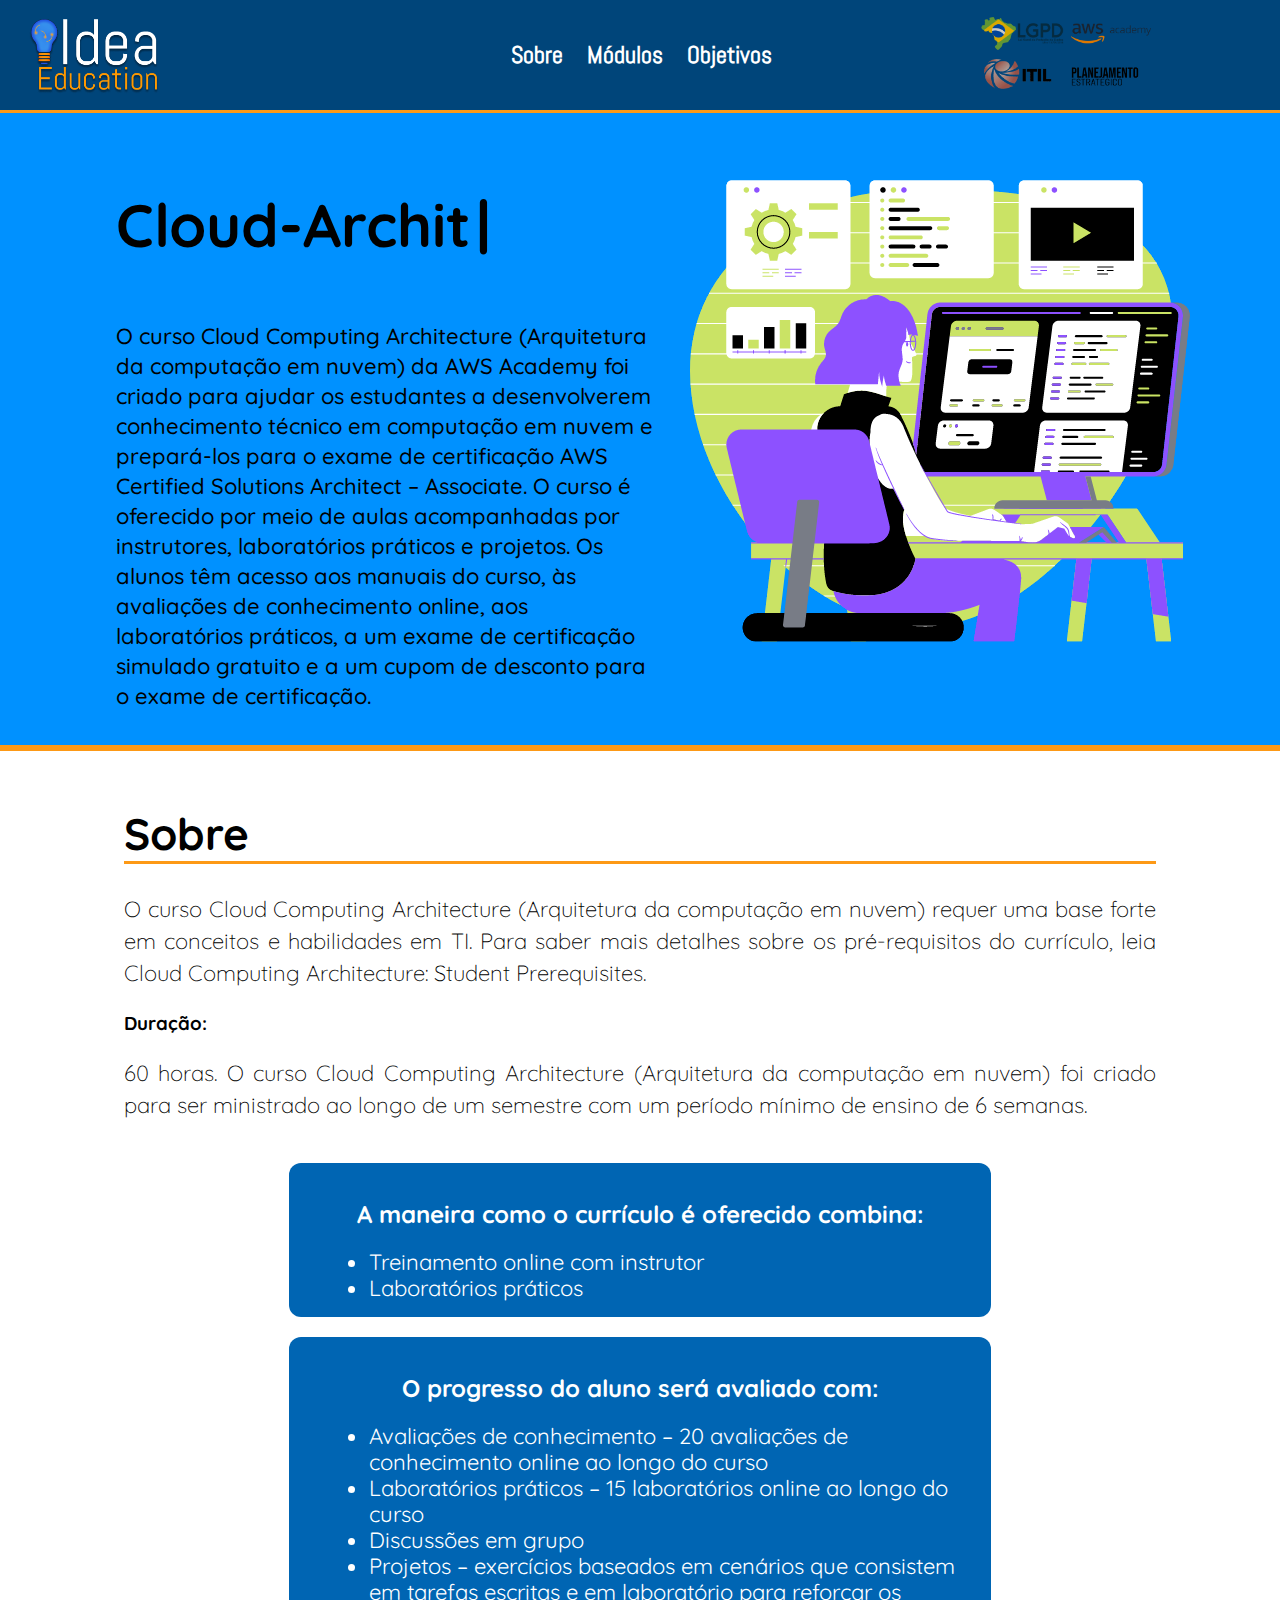
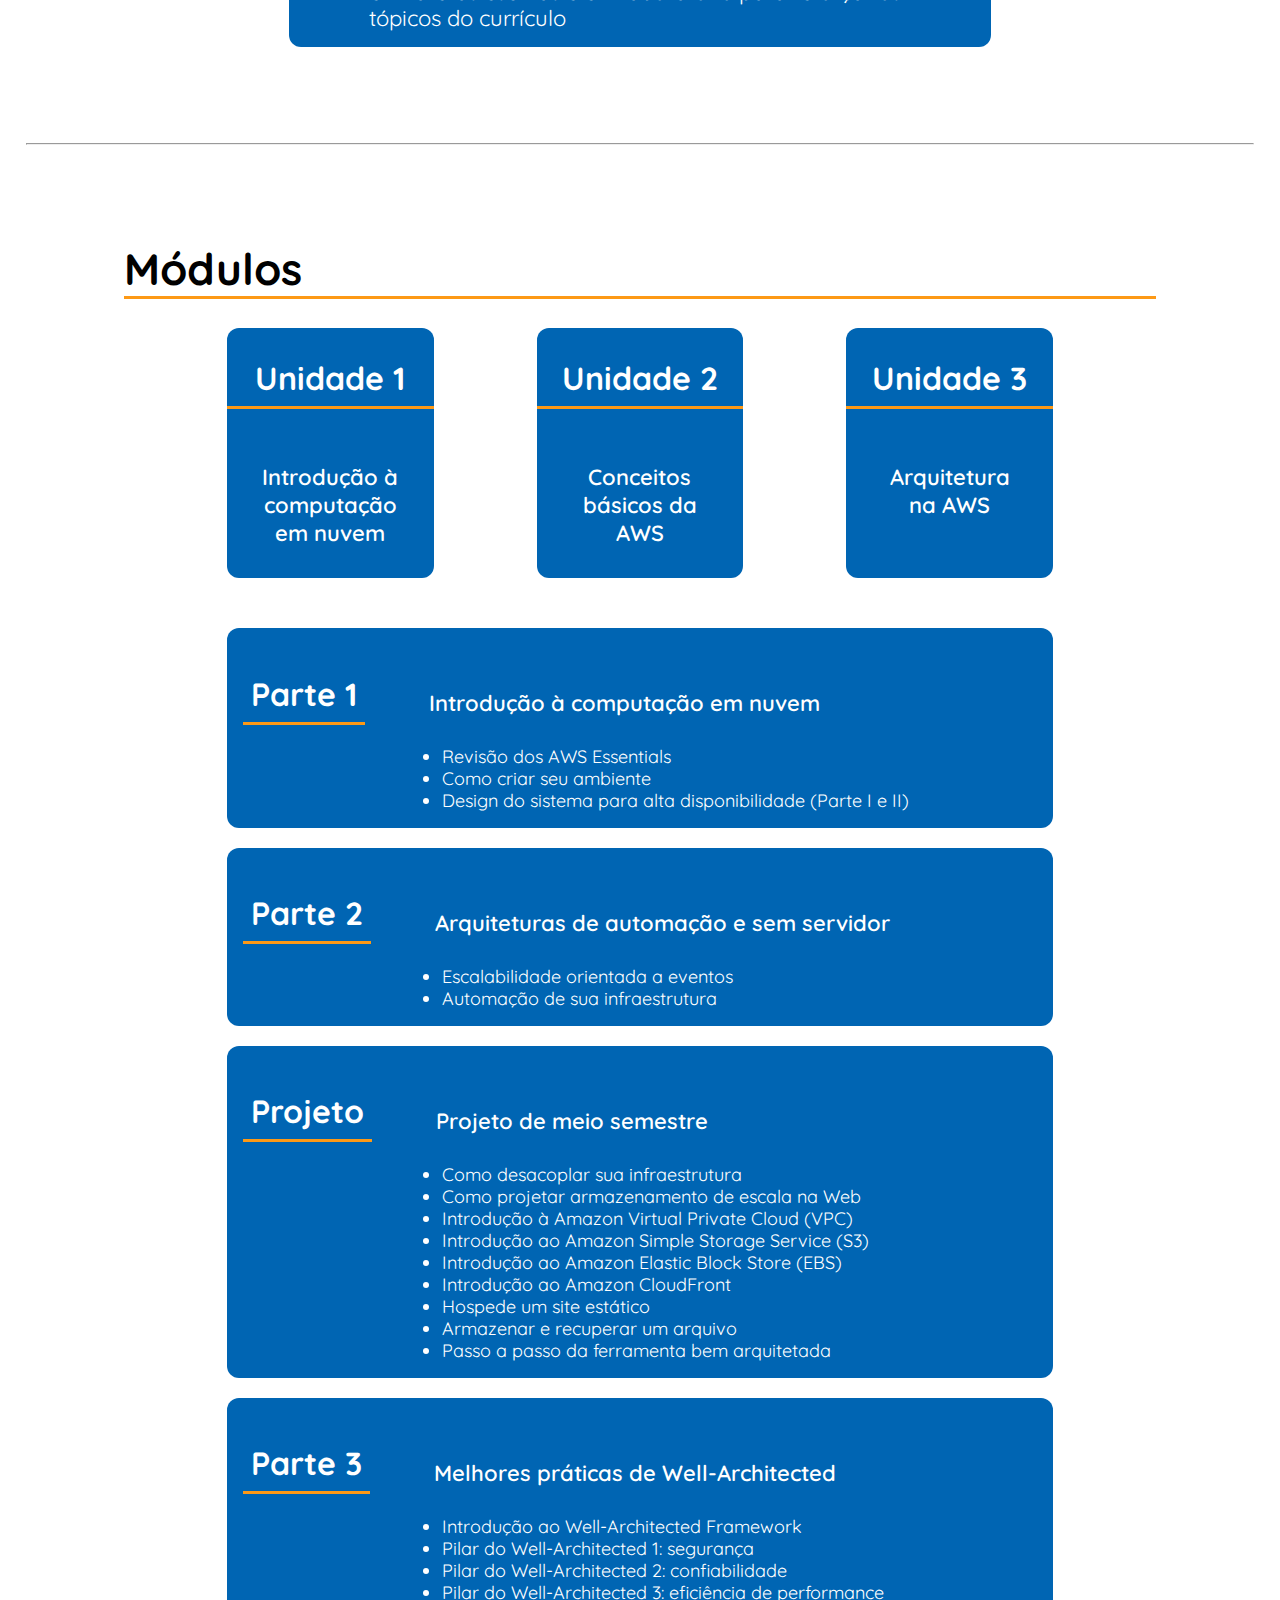
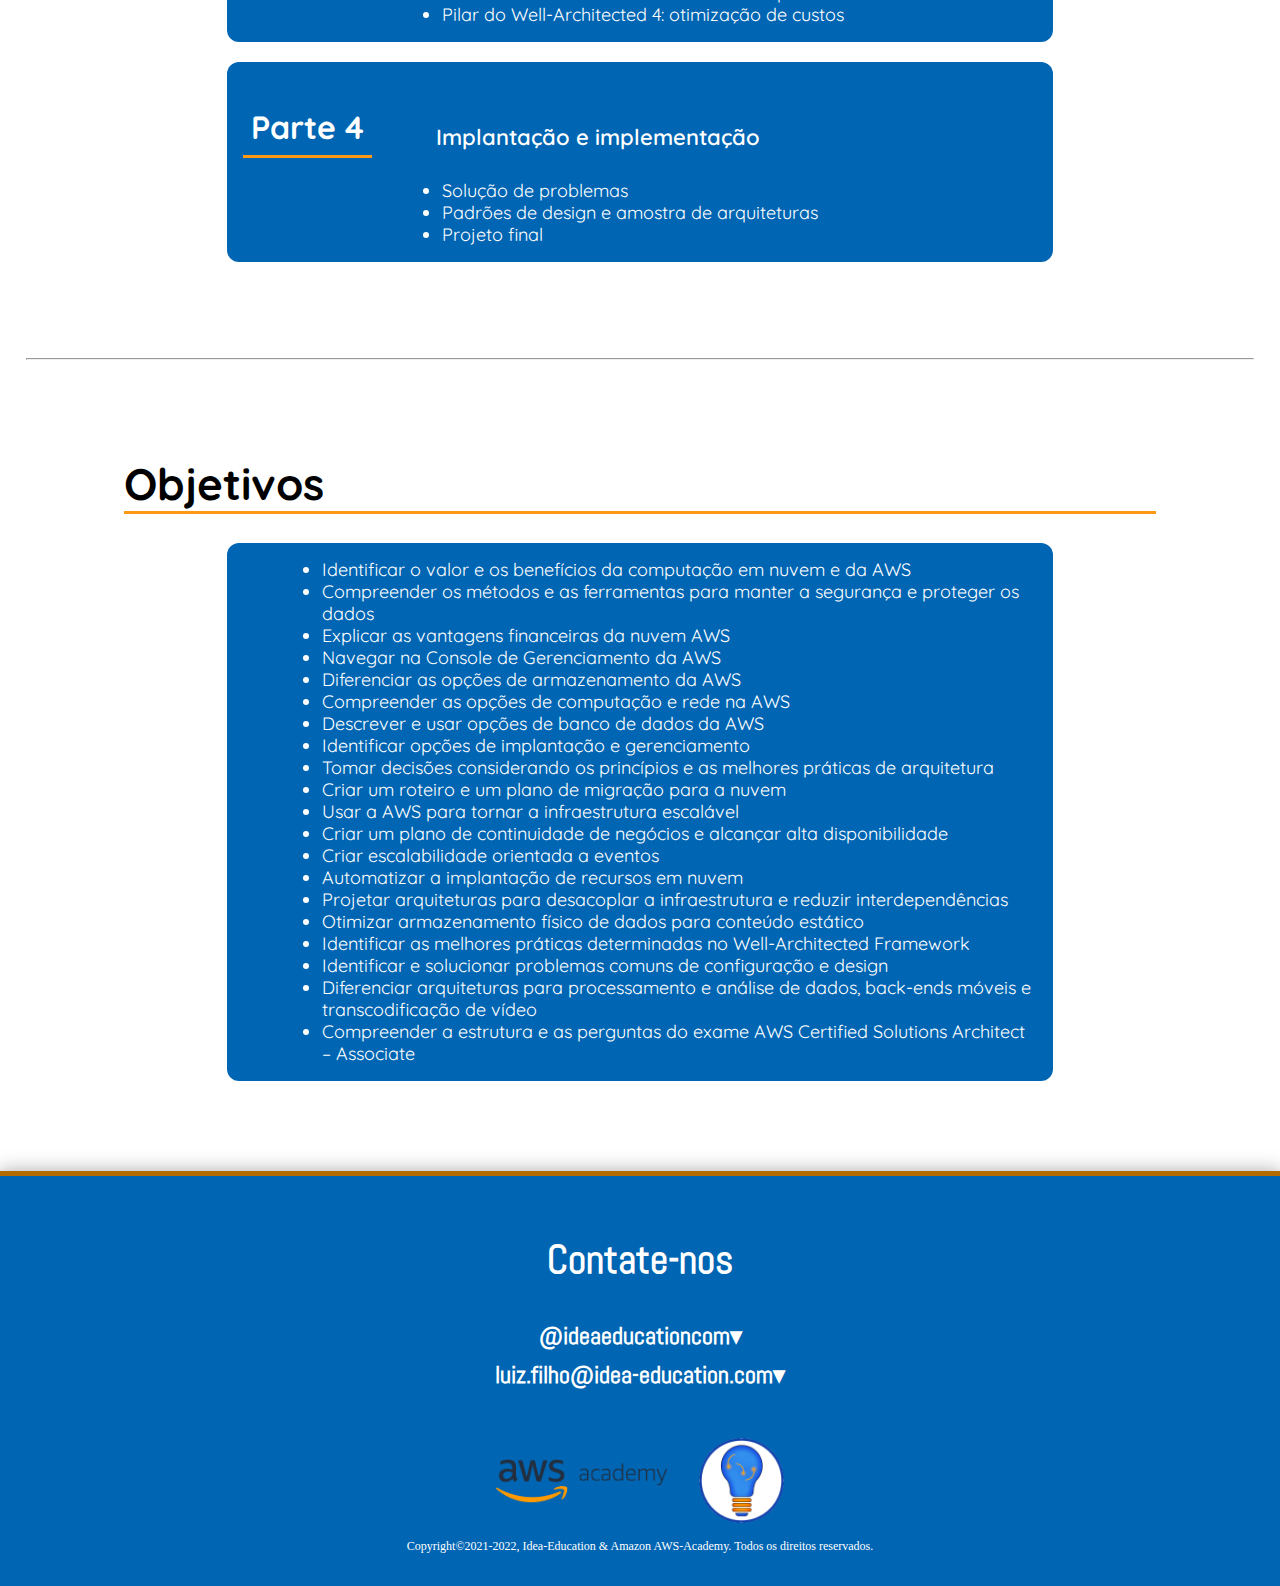
==== commit 8b376240: "Final" ====
--- a/components/cloud-architecture.html
+++ b/components/cloud-architecture.html
@@ -46,11 +46,11 @@
         </div>
     </div>
 
-    <div class="btn-insc-content">
+    <!--<div class="btn-insc-content">
         <button id="btn-insc">
             Fazer inscrição!
         </button>
-    </div>
+    </div>-->
 
     <!--<div data-iframe-width="150" data-iframe-height="270" data-share-badge-id="53642e7d-b57f-404a-baed-65362f29f330" data-share-badge-host="https://www.credly.com"></div>
     <script type="text/javascript" async src="//cdn.credly.com/assets/utilities/embed.js"></script>
